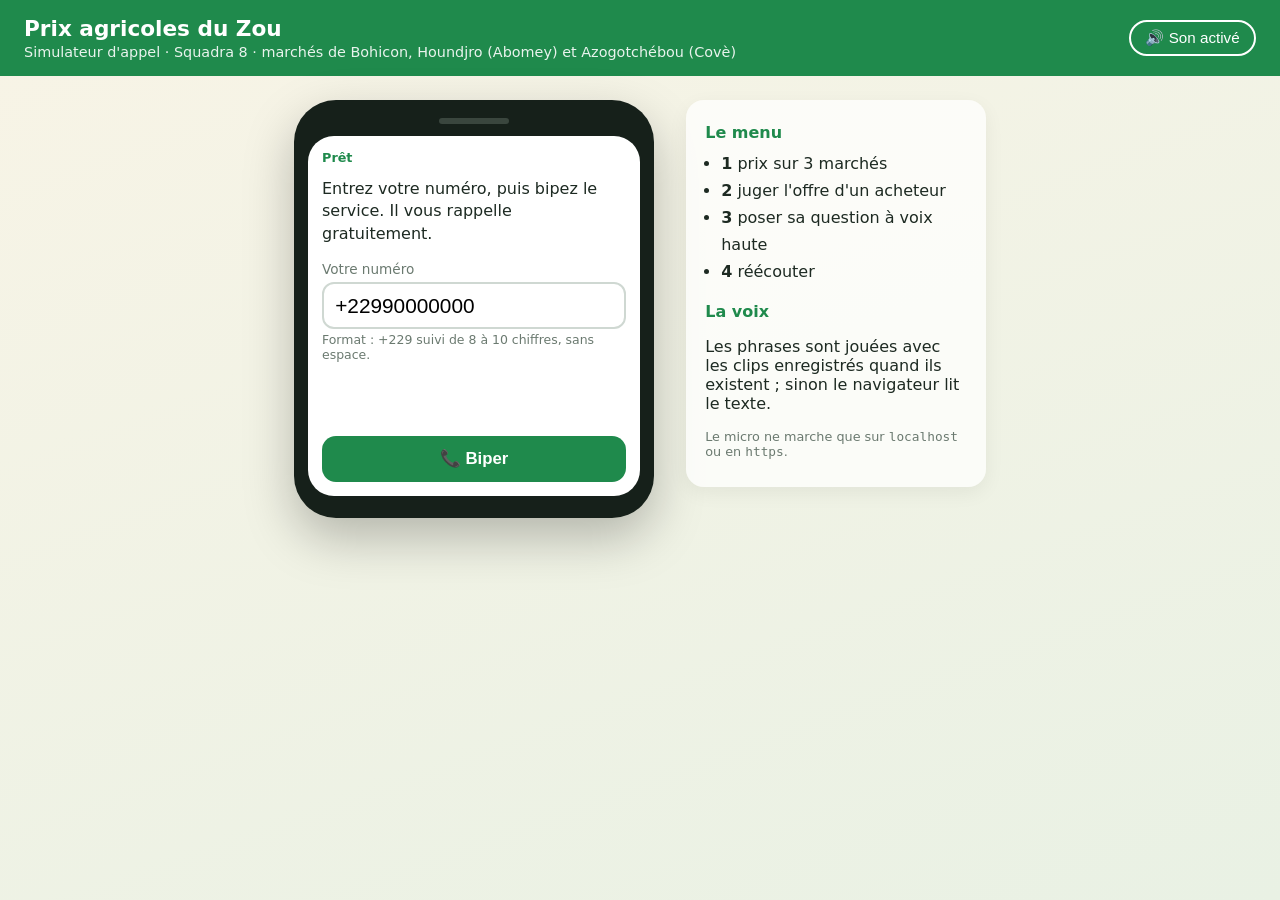
==== web/simulateur/index.html @ 134d29a6 "feat: interface web du simulateur (faux téléphone audible) sur /simulateur/ - page web/simulateur/ e" ====
<!DOCTYPE html>
<html lang="fr">
<head>
  <meta charset="utf-8">
  <meta name="viewport" content="width=device-width, initial-scale=1">
  <title>Simulateur d'appel – Squadra 8</title>
  <link rel="icon" href="data:,">
  <link rel="stylesheet" href="style.css">
</head>
<body>
  <header class="entete">
    <div>
      <h1>Prix agricoles du Zou</h1>
      <p>Simulateur d'appel · Squadra 8 · marchés de Bohicon, Houndjro (Abomey) et Azogotchébou (Covè)</p>
    </div>
    <button id="son" class="bouton-son" type="button" aria-pressed="true" title="Couper ou activer le son">🔊 Son activé</button>
  </header>

  <main class="scene">
    <section class="telephone" aria-label="Faux téléphone">
      <div class="haut-parleur"></div>
      <div class="ecran">
        <div class="barre">
          <span id="statut" class="statut">Prêt</span>
          <span id="minuteur" class="minuteur"></span>
        </div>

        <!-- 1. Avant l'appel : le paysan bipe le service -->
        <div id="vue-bip" class="vue">
          <p class="consigne">Entrez votre numéro, puis bipez le service. Il vous rappelle gratuitement.</p>
          <label for="numero" class="etiquette">Votre numéro</label>
          <input id="numero" type="tel" inputmode="tel" autocomplete="off" value="+22990000000"
                 pattern="^\+\d{8,15}$" aria-describedby="aide-numero">
          <small id="aide-numero" class="aide">Format : +229 suivi de 8 à 10 chiffres, sans espace.</small>
          <button id="biper" class="bouton principal" type="button">📞 Biper</button>
        </div>

        <!-- 2. Le service rappelle -->
        <div id="vue-sonnerie" class="vue cache">
          <div class="appelant">
            <div class="avatar sonne">🌽</div>
            <p class="nom">Service des prix agricoles</p>
            <p id="texte-sonnerie" class="sous-titre">Le service va vous rappeler…</p>
          </div>
          <div class="ligne-boutons">
            <button id="refuser" class="bouton rond rouge" type="button" title="Refuser">✕</button>
            <button id="decrocher" class="bouton rond vert" type="button" title="Décrocher" disabled>✆</button>
          </div>
        </div>

        <!-- 3. En communication -->
        <div id="vue-appel" class="vue cache">
          <ol id="fil" class="fil" aria-live="polite"></ol>
          <div id="attente" class="attente"></div>
          <div id="compris" class="compris cache"></div>
        </div>

        <div id="erreur" class="erreur cache" role="alert"></div>
      </div>

      <div id="commandes" class="commandes cache">
        <div class="clavier" id="clavier">
          <button type="button" data-touche="1">1</button>
          <button type="button" data-touche="2">2<small>ABC</small></button>
          <button type="button" data-touche="3">3<small>DEF</small></button>
          <button type="button" data-touche="4">4<small>GHI</small></button>
          <button type="button" data-touche="5">5<small>JKL</small></button>
          <button type="button" data-touche="6">6<small>MNO</small></button>
          <button type="button" data-touche="7">7<small>PQRS</small></button>
          <button type="button" data-touche="8">8<small>TUV</small></button>
          <button type="button" data-touche="9">9<small>WXYZ</small></button>
          <button type="button" data-touche="*">*</button>
          <button type="button" data-touche="0">0</button>
          <button type="button" data-touche="#">#</button>
        </div>
        <div class="ligne-boutons">
          <button id="micro" class="bouton micro" type="button" disabled>🎤 Parler</button>
          <button id="raccrocher" class="bouton rond rouge" type="button" title="Raccrocher">✆</button>
        </div>
      </div>
    </section>

    <aside class="aide-demo">
      <h2>Le menu</h2>
      <ul>
        <li><b>1</b> prix sur 3 marchés</li>
        <li><b>2</b> juger l'offre d'un acheteur</li>
        <li><b>3</b> poser sa question à voix haute</li>
        <li><b>4</b> réécouter</li>
      </ul>
      <h2>La voix</h2>
      <p id="info-voix">Les phrases sont jouées avec les clips enregistrés quand ils existent ; sinon le navigateur lit le texte.</p>
      <p class="petit">Le micro ne marche que sur <code>localhost</code> ou en <code>https</code>.</p>
    </aside>
  </main>

  <script src="app.js"></script>
</body>
</html>
---- web/simulateur/style.css ----
/* Styles du simulateur (faux téléphone). Aucun framework, aucun CDN. */
:root {
  --vert: #1f8a4c; --vert-clair: #e7f5ec; --rouge: #d64040; --or: #e0a526;
  --encre: #1d2a22; --gris: #6b7a70; --fond: #f4f1e8; --carte: #ffffff;
}
* { box-sizing: border-box; }
body {
  margin: 0; font-family: system-ui, -apple-system, "Segoe UI", Roboto, sans-serif;
  color: var(--encre); background: linear-gradient(160deg, #f8f4e6 0%, #e9f1e4 100%);
  min-height: 100vh;
}
.entete {
  display: flex; justify-content: space-between; align-items: center; gap: 1rem;
  padding: 1rem 1.5rem; background: var(--vert); color: #fff; flex-wrap: wrap;
}
.entete h1 { margin: 0; font-size: 1.35rem; }
.entete p { margin: .2rem 0 0; opacity: .9; font-size: .9rem; }
.bouton-son {
  border: 2px solid #fff; background: transparent; color: #fff; border-radius: 999px;
  padding: .45rem .9rem; font-size: .95rem; cursor: pointer;
}
.bouton-son[aria-pressed="false"] { background: #fff; color: var(--rouge); }

.scene {
  display: flex; gap: 2rem; justify-content: center; align-items: flex-start;
  padding: 1.5rem 1rem 3rem; flex-wrap: wrap;
}
.telephone {
  width: 360px; max-width: 100%; background: #16201a; border-radius: 42px;
  padding: 18px 14px 22px; box-shadow: 0 20px 50px rgba(0,0,0,.25);
}
.haut-parleur { width: 70px; height: 6px; border-radius: 3px; background: #3a463e; margin: 0 auto 12px; }
.ecran {
  background: var(--carte); border-radius: 26px; min-height: 360px; padding: 14px;
  display: flex; flex-direction: column; position: relative;
}
.barre { display: flex; justify-content: space-between; font-size: .8rem; color: var(--gris); margin-bottom: 8px; }
.statut { font-weight: 600; color: var(--vert); }
.vue { flex: 1; display: flex; flex-direction: column; }
.cache { display: none !important; }
.consigne { margin: .3rem 0 1rem; line-height: 1.4; }
.etiquette { font-size: .85rem; color: var(--gris); }
input[type=tel] {
  font-size: 1.3rem; padding: .6rem .7rem; border: 2px solid #cfd8d2; border-radius: 12px;
  margin: .3rem 0 .2rem; width: 100%;
}
input[type=tel]:focus { outline: none; border-color: var(--vert); }
.aide { color: var(--gris); font-size: .78rem; margin-bottom: 1rem; }
.bouton {
  border: 0; border-radius: 14px; padding: .8rem 1rem; font-size: 1.05rem; cursor: pointer;
  font-weight: 600;
}
.bouton:disabled { opacity: .45; cursor: not-allowed; }
.principal { background: var(--vert); color: #fff; margin-top: auto; }
.rond { width: 64px; height: 64px; border-radius: 50%; font-size: 1.6rem; padding: 0; color: #fff; }
.vert { background: var(--vert); }
.rouge { background: var(--rouge); }
#raccrocher { transform: rotate(135deg); }
.ligne-boutons { display: flex; justify-content: space-around; align-items: center; gap: 1rem; margin-top: 14px; }

.appelant { text-align: center; margin: 1.5rem 0; flex: 1; }
.avatar {
  width: 96px; height: 96px; border-radius: 50%; background: var(--vert-clair);
  margin: 0 auto 1rem; display: grid; place-items: center; font-size: 3rem;
}
.avatar.sonne { animation: sonne 1s infinite; }
@keyframes sonne {
  0%, 100% { box-shadow: 0 0 0 0 rgba(31,138,76,.45); transform: rotate(0); }
  10% { transform: rotate(-8deg); } 20% { transform: rotate(8deg); } 30% { transform: rotate(0); }
  70% { box-shadow: 0 0 0 22px rgba(31,138,76,0); }
}
.nom { font-weight: 700; font-size: 1.1rem; margin: 0; }
.sous-titre { color: var(--gris); margin: .3rem 0 0; }

.fil {
  list-style: none; margin: 0; padding: 0; flex: 1; overflow-y: auto; max-height: 380px;
  display: flex; flex-direction: column; gap: 8px;
}
.fil li { max-width: 88%; padding: .55rem .7rem; border-radius: 14px; line-height: 1.35; font-size: .93rem; }
.fil .service { background: var(--vert-clair); align-self: flex-start; border-bottom-left-radius: 4px; }
.fil .service.en-cours { outline: 2px solid var(--vert); }
.fil .paysan { background: #fff3d6; align-self: flex-end; border-bottom-right-radius: 4px; }
.fil .code {
  display: inline-block; font-family: ui-monospace, Menlo, monospace; font-size: .72rem;
  background: #fff; border: 1px solid #cfe3d6; border-radius: 6px; padding: 0 .3rem; margin-right: .35rem;
  color: var(--vert);
}
.fil .source { display: block; font-size: .7rem; color: var(--gris); margin-top: .2rem; }
.attente {
  margin-top: 10px; padding: .5rem .7rem; border-radius: 10px; background: #f1f4f2;
  font-size: .85rem; color: var(--encre);
}
.attente b { color: var(--vert); }
.compris { margin-top: 8px; font-size: .8rem; background: #fffaf0; border: 1px dashed var(--or); border-radius: 10px; padding: .45rem .6rem; }
.erreur {
  margin-top: 10px; background: #fdecec; color: #8d1f1f; border: 1px solid #f1b5b5;
  border-radius: 10px; padding: .55rem .7rem; font-size: .88rem;
}

.commandes { margin-top: 14px; }
.clavier { display: grid; grid-template-columns: repeat(3, 1fr); gap: 10px; }
.clavier button {
  height: 58px; border-radius: 18px; border: 0; background: #2b372f; color: #fff;
  font-size: 1.45rem; cursor: pointer; display: flex; flex-direction: column; align-items: center;
  justify-content: center; line-height: 1; transition: background .15s;
}
.clavier button small { font-size: .55rem; letter-spacing: .08em; opacity: .6; margin-top: 2px; }
.clavier button.valide { background: var(--vert); box-shadow: 0 0 0 2px #7fd3a2 inset; }
.clavier button:active { transform: scale(.96); }
.micro { background: var(--or); color: #2b1d00; flex: 1; }
.micro.enregistre { background: var(--rouge); color: #fff; animation: pulse 1s infinite; }
@keyframes pulse { 50% { opacity: .75; } }

.aide-demo {
  max-width: 300px; background: rgba(255,255,255,.75); border-radius: 18px; padding: 1rem 1.2rem;
  box-shadow: 0 6px 20px rgba(0,0,0,.06);
}
.aide-demo h2 { font-size: 1rem; margin: .4rem 0 .5rem; color: var(--vert); }
.aide-demo ul { padding-left: 1rem; margin: 0 0 1rem; line-height: 1.7; }
.petit { font-size: .8rem; color: var(--gris); }

@media (max-width: 720px) {
  .scene { padding: .8rem .5rem 2rem; gap: 1rem; }
  .telephone { border-radius: 28px; padding: 12px 10px 16px; }
  .aide-demo { max-width: 360px; width: 100%; }
}
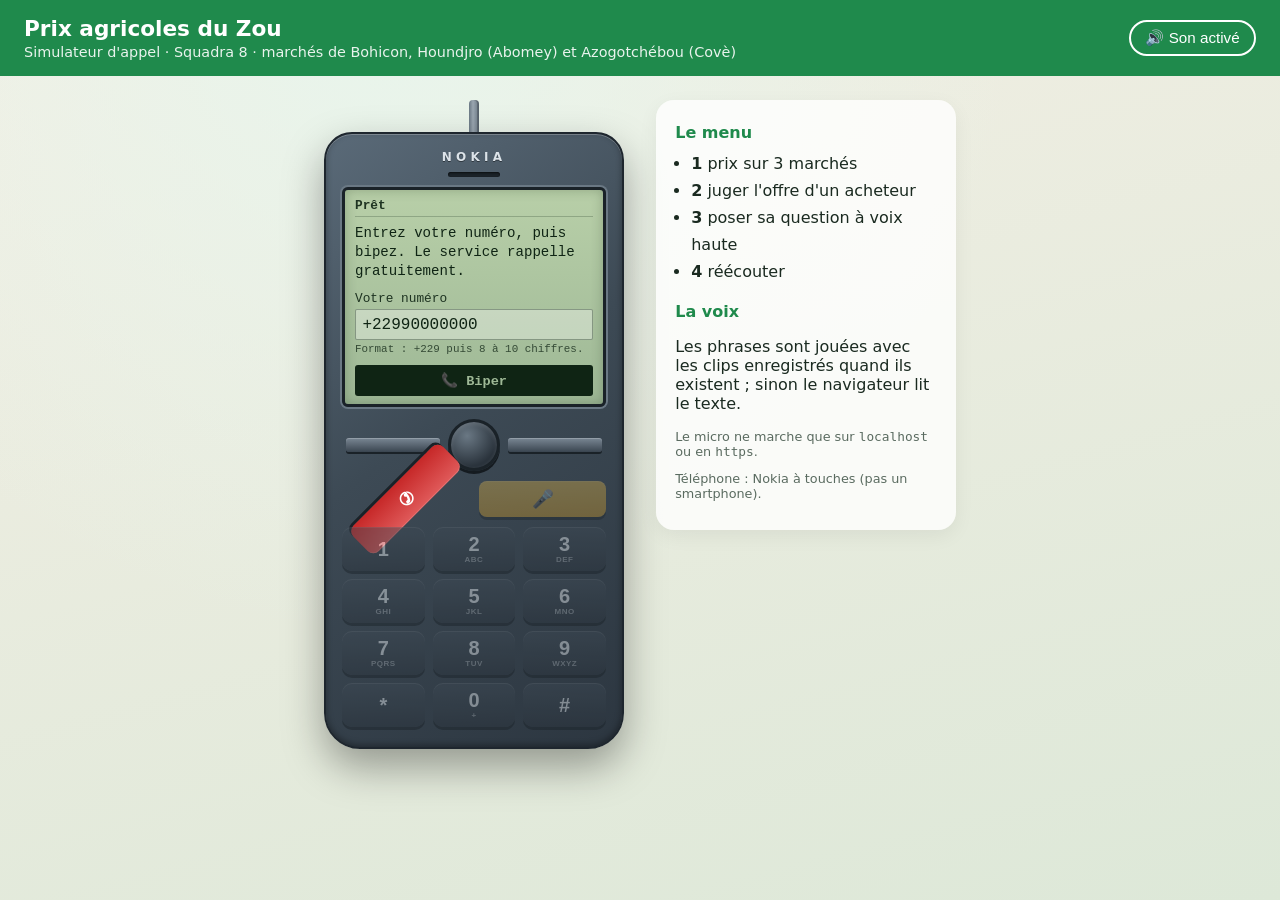
==== commit 12fb8b3b: "feat: simulateur en Nokia à touches, pas en smartphone Coque, écran LCD et clavier physique toujours" ====
--- a/web/simulateur/index.html
+++ b/web/simulateur/index.html
@@ -17,65 +17,76 @@
   </header>
 
   <main class="scene">
-    <section class="telephone" aria-label="Faux téléphone">
-      <div class="haut-parleur"></div>
-      <div class="ecran">
-        <div class="barre">
-          <span id="statut" class="statut">Prêt</span>
-          <span id="minuteur" class="minuteur"></span>
+    <section class="telephone nokia" aria-label="Faux téléphone Nokia à touches">
+      <div class="antenne" aria-hidden="true"></div>
+      <div class="coque">
+        <div class="marque">NOKIA</div>
+        <div class="haut-parleur" aria-hidden="true"></div>
+
+        <div class="ecran">
+          <div class="barre">
+            <span id="statut" class="statut">Prêt</span>
+            <span id="minuteur" class="minuteur"></span>
+          </div>
+
+          <!-- 1. Avant l'appel : le paysan bipe le service -->
+          <div id="vue-bip" class="vue">
+            <p class="consigne">Entrez votre numéro, puis bipez. Le service rappelle gratuitement.</p>
+            <label for="numero" class="etiquette">Votre numéro</label>
+            <input id="numero" type="tel" inputmode="tel" autocomplete="off" value="+22990000000"
+                   pattern="^\+\d{8,15}$" aria-describedby="aide-numero">
+            <small id="aide-numero" class="aide">Format : +229 puis 8 à 10 chiffres.</small>
+            <button id="biper" class="bouton principal" type="button">📞 Biper</button>
+          </div>
+
+          <!-- 2. Le service rappelle -->
+          <div id="vue-sonnerie" class="vue cache">
+            <div class="appelant">
+              <p class="nom">Service prix</p>
+              <p id="texte-sonnerie" class="sous-titre">Appel entrant…</p>
+              <p class="icone-appel" aria-hidden="true">☎</p>
+            </div>
+            <div class="ligne-boutons softkeys-ecran">
+              <button id="refuser" class="bouton soft rouge" type="button" title="Refuser">Refuser</button>
+              <button id="decrocher" class="bouton soft vert" type="button" title="Décrocher" disabled>Décrocher</button>
+            </div>
+          </div>
+
+          <!-- 3. En communication -->
+          <div id="vue-appel" class="vue cache">
+            <ol id="fil" class="fil" aria-live="polite"></ol>
+            <div id="attente" class="attente"></div>
+            <div id="compris" class="compris cache"></div>
+          </div>
+
+          <div id="erreur" class="erreur cache" role="alert"></div>
         </div>
 
-        <!-- 1. Avant l'appel : le paysan bipe le service -->
-        <div id="vue-bip" class="vue">
-          <p class="consigne">Entrez votre numéro, puis bipez le service. Il vous rappelle gratuitement.</p>
-          <label for="numero" class="etiquette">Votre numéro</label>
-          <input id="numero" type="tel" inputmode="tel" autocomplete="off" value="+22990000000"
-                 pattern="^\+\d{8,15}$" aria-describedby="aide-numero">
-          <small id="aide-numero" class="aide">Format : +229 suivi de 8 à 10 chiffres, sans espace.</small>
-          <button id="biper" class="bouton principal" type="button">📞 Biper</button>
+        <div class="nav-physique" aria-hidden="true">
+          <div class="soft-gauche"></div>
+          <div class="nav-rond"></div>
+          <div class="soft-droite"></div>
         </div>
 
-        <!-- 2. Le service rappelle -->
-        <div id="vue-sonnerie" class="vue cache">
-          <div class="appelant">
-            <div class="avatar sonne">🌽</div>
-            <p class="nom">Service des prix agricoles</p>
-            <p id="texte-sonnerie" class="sous-titre">Le service va vous rappeler…</p>
+        <div id="commandes" class="commandes">
+          <div class="touches-appel">
+            <button id="raccrocher" class="bouton-physique rouge" type="button" title="Raccrocher">✆</button>
+            <button id="micro" class="bouton-physique micro" type="button" disabled title="Parler">🎤</button>
           </div>
-          <div class="ligne-boutons">
-            <button id="refuser" class="bouton rond rouge" type="button" title="Refuser">✕</button>
-            <button id="decrocher" class="bouton rond vert" type="button" title="Décrocher" disabled>✆</button>
+          <div class="clavier" id="clavier">
+            <button type="button" data-touche="1">1</button>
+            <button type="button" data-touche="2">2<small>ABC</small></button>
+            <button type="button" data-touche="3">3<small>DEF</small></button>
+            <button type="button" data-touche="4">4<small>GHI</small></button>
+            <button type="button" data-touche="5">5<small>JKL</small></button>
+            <button type="button" data-touche="6">6<small>MNO</small></button>
+            <button type="button" data-touche="7">7<small>PQRS</small></button>
+            <button type="button" data-touche="8">8<small>TUV</small></button>
+            <button type="button" data-touche="9">9<small>WXYZ</small></button>
+            <button type="button" data-touche="*">*</button>
+            <button type="button" data-touche="0">0<small>+</small></button>
+            <button type="button" data-touche="#">#</button>
           </div>
-        </div>
-
-        <!-- 3. En communication -->
-        <div id="vue-appel" class="vue cache">
-          <ol id="fil" class="fil" aria-live="polite"></ol>
-          <div id="attente" class="attente"></div>
-          <div id="compris" class="compris cache"></div>
-        </div>
-
-        <div id="erreur" class="erreur cache" role="alert"></div>
-      </div>
-
-      <div id="commandes" class="commandes cache">
-        <div class="clavier" id="clavier">
-          <button type="button" data-touche="1">1</button>
-          <button type="button" data-touche="2">2<small>ABC</small></button>
-          <button type="button" data-touche="3">3<small>DEF</small></button>
-          <button type="button" data-touche="4">4<small>GHI</small></button>
-          <button type="button" data-touche="5">5<small>JKL</small></button>
-          <button type="button" data-touche="6">6<small>MNO</small></button>
-          <button type="button" data-touche="7">7<small>PQRS</small></button>
-          <button type="button" data-touche="8">8<small>TUV</small></button>
-          <button type="button" data-touche="9">9<small>WXYZ</small></button>
-          <button type="button" data-touche="*">*</button>
-          <button type="button" data-touche="0">0</button>
-          <button type="button" data-touche="#">#</button>
-        </div>
-        <div class="ligne-boutons">
-          <button id="micro" class="bouton micro" type="button" disabled>🎤 Parler</button>
-          <button id="raccrocher" class="bouton rond rouge" type="button" title="Raccrocher">✆</button>
         </div>
       </div>
     </section>
@@ -91,6 +102,7 @@
       <h2>La voix</h2>
       <p id="info-voix">Les phrases sont jouées avec les clips enregistrés quand ils existent ; sinon le navigateur lit le texte.</p>
       <p class="petit">Le micro ne marche que sur <code>localhost</code> ou en <code>https</code>.</p>
+      <p class="petit">Téléphone : Nokia à touches (pas un smartphone).</p>
     </aside>
   </main>
 
--- a/web/simulateur/style.css
+++ b/web/simulateur/style.css
@@ -1,12 +1,26 @@
-/* Styles du simulateur (faux téléphone). Aucun framework, aucun CDN. */
+/* Simulateur : faux Nokia à touches (pas un smartphone). Aucun framework, aucun CDN. */
 :root {
-  --vert: #1f8a4c; --vert-clair: #e7f5ec; --rouge: #d64040; --or: #e0a526;
-  --encre: #1d2a22; --gris: #6b7a70; --fond: #f4f1e8; --carte: #ffffff;
+  --vert: #1f8a4c;
+  --vert-clair: #d8f0e0;
+  --rouge: #c62828;
+  --or: #e0a526;
+  --encre: #1a2a20;
+  --gris: #5a6b60;
+  --lcd: #9eb896;
+  --lcd-texte: #0f2414;
+  --coque: #3d4a55;
+  --coque-clair: #5a6a78;
+  --touche: #2a333c;
+  --touche-bord: #1a2228;
 }
 * { box-sizing: border-box; }
 body {
-  margin: 0; font-family: system-ui, -apple-system, "Segoe UI", Roboto, sans-serif;
-  color: var(--encre); background: linear-gradient(160deg, #f8f4e6 0%, #e9f1e4 100%);
+  margin: 0;
+  font-family: system-ui, -apple-system, "Segoe UI", Roboto, sans-serif;
+  color: var(--encre);
+  background:
+    radial-gradient(ellipse at 30% 0%, #e8f5ec 0%, transparent 50%),
+    linear-gradient(165deg, #f3efe4 0%, #dde8d8 100%);
   min-height: 100vh;
 }
 .entete {
@@ -25,95 +39,207 @@
   display: flex; gap: 2rem; justify-content: center; align-items: flex-start;
   padding: 1.5rem 1rem 3rem; flex-wrap: wrap;
 }
-.telephone {
-  width: 360px; max-width: 100%; background: #16201a; border-radius: 42px;
-  padding: 18px 14px 22px; box-shadow: 0 20px 50px rgba(0,0,0,.25);
-}
-.haut-parleur { width: 70px; height: 6px; border-radius: 3px; background: #3a463e; margin: 0 auto 12px; }
+
+/* ----- Coque Nokia ----- */
+.telephone.nokia {
+  width: 300px; max-width: 100%;
+  display: flex; flex-direction: column; align-items: center;
+}
+.antenne {
+  width: 10px; height: 36px; margin-bottom: -4px;
+  background: linear-gradient(90deg, #6a7884, #9aa6b0 40%, #6a7884);
+  border-radius: 4px 4px 0 0;
+  box-shadow: inset -2px 0 0 rgba(0,0,0,.2);
+}
+.coque {
+  width: 100%;
+  background: linear-gradient(145deg, var(--coque-clair) 0%, var(--coque) 45%, #2c3640 100%);
+  border-radius: 28px 28px 36px 36px;
+  padding: 14px 16px 20px;
+  box-shadow:
+    0 18px 40px rgba(0,0,0,.35),
+    inset 0 1px 0 rgba(255,255,255,.25),
+    inset 0 -2px 6px rgba(0,0,0,.35);
+  border: 2px solid #1e262e;
+}
+.marque {
+  text-align: center; color: #dce3e9; font-size: .75rem; letter-spacing: .35em;
+  font-weight: 700; margin: 2px 0 8px; text-shadow: 0 1px 0 rgba(0,0,0,.4);
+}
+.haut-parleur {
+  width: 52px; height: 5px; border-radius: 3px; background: #1a2228;
+  margin: 0 auto 10px; box-shadow: inset 0 1px 2px rgba(0,0,0,.6);
+}
+
+/* ----- Écran LCD ----- */
 .ecran {
-  background: var(--carte); border-radius: 26px; min-height: 360px; padding: 14px;
-  display: flex; flex-direction: column; position: relative;
-}
-.barre { display: flex; justify-content: space-between; font-size: .8rem; color: var(--gris); margin-bottom: 8px; }
-.statut { font-weight: 600; color: var(--vert); }
-.vue { flex: 1; display: flex; flex-direction: column; }
+  background: linear-gradient(180deg, #b8cfa8 0%, var(--lcd) 100%);
+  border-radius: 6px;
+  min-height: 220px;
+  max-height: 280px;
+  padding: 8px 10px;
+  display: flex; flex-direction: column;
+  position: relative;
+  color: var(--lcd-texte);
+  border: 3px solid #1a2228;
+  box-shadow:
+    inset 0 0 12px rgba(20,40,20,.25),
+    0 0 0 2px #6a7884;
+  font-family: "Lucida Console", "Courier New", ui-monospace, monospace;
+  overflow: hidden;
+}
+.barre {
+  display: flex; justify-content: space-between; font-size: .8rem;
+  color: var(--lcd-texte); margin-bottom: 4px; opacity: .9;
+  border-bottom: 1px solid rgba(15,36,20,.25); padding-bottom: 3px;
+}
+.statut { font-weight: 700; }
+.vue { flex: 1; display: flex; flex-direction: column; min-height: 0; }
 .cache { display: none !important; }
-.consigne { margin: .3rem 0 1rem; line-height: 1.4; }
-.etiquette { font-size: .85rem; color: var(--gris); }
+.consigne { margin: .2rem 0 .6rem; line-height: 1.35; font-size: .88rem; }
+.etiquette { font-size: .8rem; opacity: .9; }
 input[type=tel] {
-  font-size: 1.3rem; padding: .6rem .7rem; border: 2px solid #cfd8d2; border-radius: 12px;
-  margin: .3rem 0 .2rem; width: 100%;
-}
-input[type=tel]:focus { outline: none; border-color: var(--vert); }
-.aide { color: var(--gris); font-size: .78rem; margin-bottom: 1rem; }
+  font-size: 1rem; padding: .35rem .4rem; border: 1px solid rgba(15,36,20,.35);
+  border-radius: 2px; margin: .2rem 0 .15rem; width: 100%;
+  background: rgba(255,255,255,.35); color: var(--lcd-texte);
+  font-family: inherit;
+}
+input[type=tel]:focus { outline: 1px solid var(--lcd-texte); }
+.aide { font-size: .68rem; opacity: .75; margin-bottom: .6rem; }
+
 .bouton {
-  border: 0; border-radius: 14px; padding: .8rem 1rem; font-size: 1.05rem; cursor: pointer;
-  font-weight: 600;
-}
-.bouton:disabled { opacity: .45; cursor: not-allowed; }
-.principal { background: var(--vert); color: #fff; margin-top: auto; }
-.rond { width: 64px; height: 64px; border-radius: 50%; font-size: 1.6rem; padding: 0; color: #fff; }
-.vert { background: var(--vert); }
-.rouge { background: var(--rouge); }
-#raccrocher { transform: rotate(135deg); }
-.ligne-boutons { display: flex; justify-content: space-around; align-items: center; gap: 1rem; margin-top: 14px; }
-
-.appelant { text-align: center; margin: 1.5rem 0; flex: 1; }
-.avatar {
-  width: 96px; height: 96px; border-radius: 50%; background: var(--vert-clair);
-  margin: 0 auto 1rem; display: grid; place-items: center; font-size: 3rem;
-}
-.avatar.sonne { animation: sonne 1s infinite; }
-@keyframes sonne {
-  0%, 100% { box-shadow: 0 0 0 0 rgba(31,138,76,.45); transform: rotate(0); }
-  10% { transform: rotate(-8deg); } 20% { transform: rotate(8deg); } 30% { transform: rotate(0); }
-  70% { box-shadow: 0 0 0 22px rgba(31,138,76,0); }
-}
-.nom { font-weight: 700; font-size: 1.1rem; margin: 0; }
-.sous-titre { color: var(--gris); margin: .3rem 0 0; }
+  border: 0; border-radius: 3px; padding: .45rem .6rem; font-size: .85rem; cursor: pointer;
+  font-weight: 700; font-family: inherit;
+}
+.bouton:disabled { opacity: .4; cursor: not-allowed; }
+.principal {
+  background: var(--lcd-texte); color: var(--lcd); margin-top: auto;
+  border-radius: 3px;
+}
+.soft {
+  flex: 1; font-size: .85rem; padding: .45rem .35rem;
+  border-radius: 3px; color: #fff;
+}
+.soft.vert { background: #1b6b3a; }
+.soft.rouge { background: #8b1e1e; }
+.ligne-boutons { display: flex; gap: 8px; margin-top: auto; }
+.softkeys-ecran { margin-top: .6rem; }
+
+.appelant { text-align: center; margin: .6rem 0; flex: 1; }
+.nom { font-weight: 700; font-size: .95rem; margin: 0; }
+.sous-titre { margin: .25rem 0 0; font-size: .78rem; opacity: .85; }
+.icone-appel {
+  font-size: 2rem; margin: .6rem 0 0;
+  animation: sonne-nokia 1s infinite;
+}
+@keyframes sonne-nokia {
+  0%, 100% { transform: rotate(0); }
+  15% { transform: rotate(-12deg); }
+  30% { transform: rotate(12deg); }
+  45% { transform: rotate(0); }
+}
 
 .fil {
-  list-style: none; margin: 0; padding: 0; flex: 1; overflow-y: auto; max-height: 380px;
-  display: flex; flex-direction: column; gap: 8px;
-}
-.fil li { max-width: 88%; padding: .55rem .7rem; border-radius: 14px; line-height: 1.35; font-size: .93rem; }
-.fil .service { background: var(--vert-clair); align-self: flex-start; border-bottom-left-radius: 4px; }
-.fil .service.en-cours { outline: 2px solid var(--vert); }
-.fil .paysan { background: #fff3d6; align-self: flex-end; border-bottom-right-radius: 4px; }
+  list-style: none; margin: 0; padding: 0; flex: 1; overflow-y: auto;
+  display: flex; flex-direction: column; gap: 5px; min-height: 0;
+}
+.fil li {
+  max-width: 100%; padding: .3rem .4rem; line-height: 1.3; font-size: .78rem;
+  border-bottom: 1px dotted rgba(15,36,20,.3);
+}
+.fil .service { background: rgba(15,36,20,.08); }
+.fil .service.en-cours { outline: 1px solid var(--lcd-texte); }
+.fil .paysan { background: rgba(255,255,255,.25); text-align: right; }
 .fil .code {
-  display: inline-block; font-family: ui-monospace, Menlo, monospace; font-size: .72rem;
-  background: #fff; border: 1px solid #cfe3d6; border-radius: 6px; padding: 0 .3rem; margin-right: .35rem;
-  color: var(--vert);
-}
-.fil .source { display: block; font-size: .7rem; color: var(--gris); margin-top: .2rem; }
+  display: inline-block; font-size: .65rem; border: 1px solid rgba(15,36,20,.35);
+  padding: 0 .2rem; margin-right: .25rem;
+}
+.fil .source { display: block; font-size: .62rem; opacity: .7; margin-top: .1rem; }
 .attente {
-  margin-top: 10px; padding: .5rem .7rem; border-radius: 10px; background: #f1f4f2;
-  font-size: .85rem; color: var(--encre);
-}
-.attente b { color: var(--vert); }
-.compris { margin-top: 8px; font-size: .8rem; background: #fffaf0; border: 1px dashed var(--or); border-radius: 10px; padding: .45rem .6rem; }
+  margin-top: 6px; padding: .35rem .45rem; font-size: .75rem;
+  border-top: 1px solid rgba(15,36,20,.3); background: rgba(15,36,20,.06);
+}
+.attente b { font-weight: 700; }
+.compris {
+  margin-top: 4px; font-size: .7rem; padding: .3rem .4rem;
+  border: 1px dashed rgba(15,36,20,.4);
+}
 .erreur {
-  margin-top: 10px; background: #fdecec; color: #8d1f1f; border: 1px solid #f1b5b5;
-  border-radius: 10px; padding: .55rem .7rem; font-size: .88rem;
-}
-
-.commandes { margin-top: 14px; }
-.clavier { display: grid; grid-template-columns: repeat(3, 1fr); gap: 10px; }
+  margin-top: 6px; background: rgba(140,30,30,.15); color: #5a1010;
+  border: 1px solid rgba(140,30,30,.35); padding: .35rem .45rem; font-size: .75rem;
+}
+
+/* ----- Softkeys / navigation physique ----- */
+.nav-physique {
+  display: grid; grid-template-columns: 1fr 52px 1fr; gap: 8px;
+  align-items: center; margin: 12px 0 10px; padding: 0 4px;
+}
+.soft-gauche, .soft-droite {
+  height: 14px; border-radius: 3px;
+  background: linear-gradient(180deg, #7a8794, #3a4550);
+  box-shadow: 0 2px 0 #1a2228, inset 0 1px 0 rgba(255,255,255,.2);
+}
+.nav-rond {
+  width: 52px; height: 52px; border-radius: 50%; margin: 0 auto;
+  background: radial-gradient(circle at 35% 30%, #6a7884, #2a333c 70%);
+  border: 3px solid #1a2228;
+  box-shadow: inset 0 2px 4px rgba(255,255,255,.15), 0 3px 0 #151b20;
+}
+
+/* ----- Clavier physique (toujours visible) ----- */
+.commandes { margin-top: 2px; }
+.touches-appel {
+  display: grid; grid-template-columns: 1fr 1fr; gap: 10px; margin-bottom: 10px;
+}
+.bouton-physique {
+  height: 36px; border-radius: 8px; border: 0; cursor: pointer;
+  font-size: 1.1rem; font-weight: 700;
+  box-shadow: 0 3px 0 var(--touche-bord), inset 0 1px 0 rgba(255,255,255,.15);
+}
+.bouton-physique:disabled { opacity: .35; cursor: not-allowed; }
+.bouton-physique.rouge {
+  background: linear-gradient(180deg, #e05a5a, var(--rouge));
+  color: #fff; transform: rotate(135deg);
+}
+.bouton-physique.micro {
+  background: linear-gradient(180deg, #f0c04a, var(--or));
+  color: #2b1d00;
+}
+.bouton-physique.micro.enregistre {
+  background: linear-gradient(180deg, #e05a5a, var(--rouge));
+  color: #fff; animation: pulse 1s infinite;
+}
+@keyframes pulse { 50% { opacity: .75; } }
+
+.clavier { display: grid; grid-template-columns: repeat(3, 1fr); gap: 8px; }
 .clavier button {
-  height: 58px; border-radius: 18px; border: 0; background: #2b372f; color: #fff;
-  font-size: 1.45rem; cursor: pointer; display: flex; flex-direction: column; align-items: center;
-  justify-content: center; line-height: 1; transition: background .15s;
-}
-.clavier button small { font-size: .55rem; letter-spacing: .08em; opacity: .6; margin-top: 2px; }
-.clavier button.valide { background: var(--vert); box-shadow: 0 0 0 2px #7fd3a2 inset; }
-.clavier button:active { transform: scale(.96); }
-.micro { background: var(--or); color: #2b1d00; flex: 1; }
-.micro.enregistre { background: var(--rouge); color: #fff; animation: pulse 1s infinite; }
-@keyframes pulse { 50% { opacity: .75; } }
+  height: 44px; border-radius: 10px; border: 0;
+  background: linear-gradient(180deg, #3e4a55, var(--touche));
+  color: #e8eef2; font-size: 1.25rem; font-weight: 700; cursor: pointer;
+  display: flex; flex-direction: column; align-items: center; justify-content: center;
+  line-height: 1;
+  box-shadow: 0 3px 0 var(--touche-bord), inset 0 1px 0 rgba(255,255,255,.12);
+  transition: transform .05s, box-shadow .05s;
+}
+.clavier button small {
+  font-size: .5rem; letter-spacing: .06em; opacity: .55; margin-top: 2px; font-weight: 600;
+}
+.clavier button.valide {
+  background: linear-gradient(180deg, #2d9a58, #1f6e3c);
+  box-shadow: 0 3px 0 #0f3d22, inset 0 0 0 1px #7fd3a2;
+}
+.clavier button:active {
+  transform: translateY(2px);
+  box-shadow: 0 1px 0 var(--touche-bord), inset 0 1px 0 rgba(255,255,255,.08);
+}
+.telephone[data-vue="vue-bip"] .clavier button,
+.telephone[data-vue="vue-sonnerie"] .clavier button {
+  opacity: .45;
+}
 
 .aide-demo {
-  max-width: 300px; background: rgba(255,255,255,.75); border-radius: 18px; padding: 1rem 1.2rem;
-  box-shadow: 0 6px 20px rgba(0,0,0,.06);
+  max-width: 300px; background: rgba(255,255,255,.8); border-radius: 18px;
+  padding: 1rem 1.2rem; box-shadow: 0 6px 20px rgba(0,0,0,.06);
 }
 .aide-demo h2 { font-size: 1rem; margin: .4rem 0 .5rem; color: var(--vert); }
 .aide-demo ul { padding-left: 1rem; margin: 0 0 1rem; line-height: 1.7; }
@@ -121,6 +247,6 @@
 
 @media (max-width: 720px) {
   .scene { padding: .8rem .5rem 2rem; gap: 1rem; }
-  .telephone { border-radius: 28px; padding: 12px 10px 16px; }
+  .telephone.nokia { width: 280px; }
   .aide-demo { max-width: 360px; width: 100%; }
 }
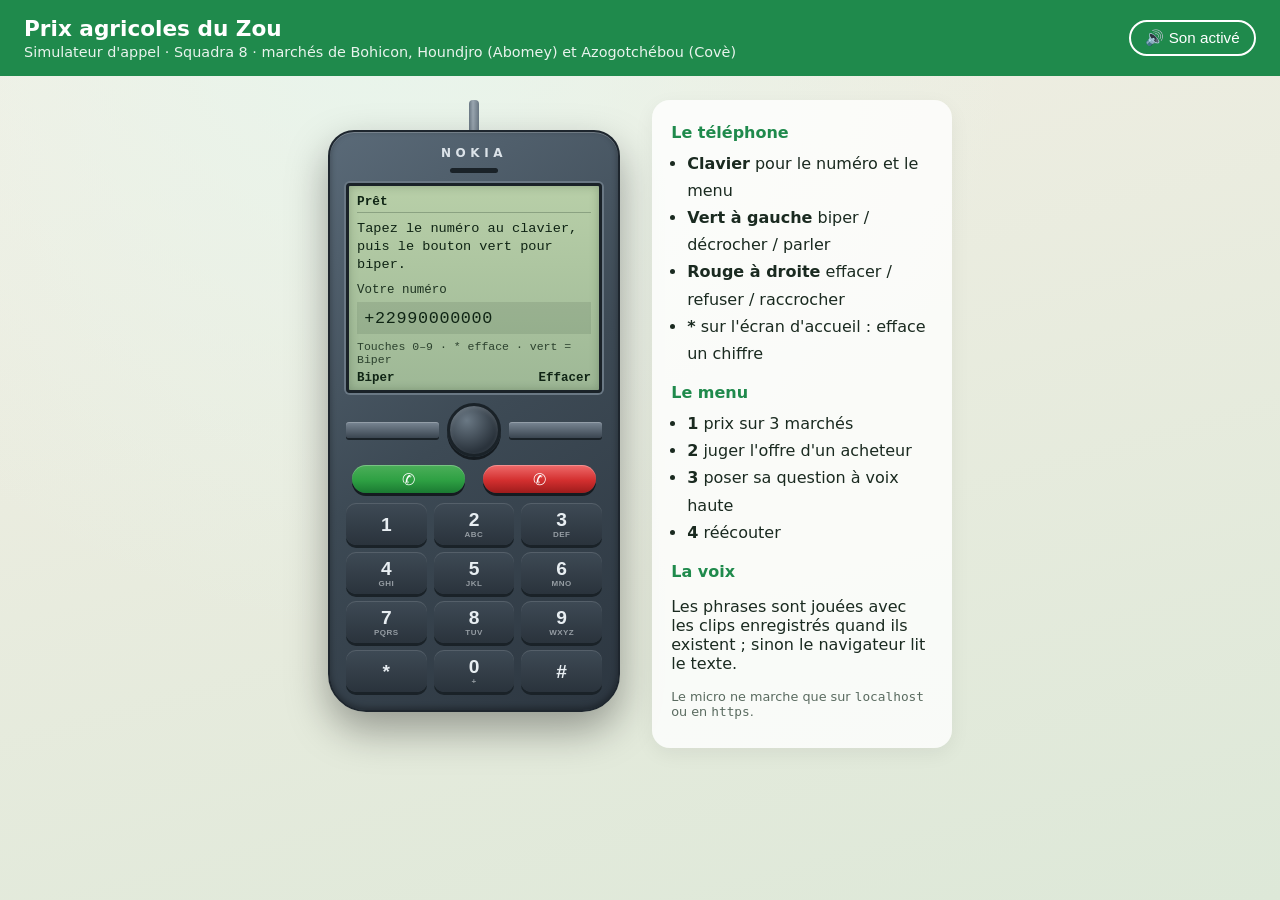
==== commit 6a1b70ce: "fix: tout se fait aux touches Nokia (vert gauche, rouge droite) Plus d'actions sur l'écran : numéro " ====
--- a/web/simulateur/index.html
+++ b/web/simulateur/index.html
@@ -29,30 +29,22 @@
             <span id="minuteur" class="minuteur"></span>
           </div>
 
-          <!-- 1. Avant l'appel : le paysan bipe le service -->
           <div id="vue-bip" class="vue">
-            <p class="consigne">Entrez votre numéro, puis bipez. Le service rappelle gratuitement.</p>
-            <label for="numero" class="etiquette">Votre numéro</label>
-            <input id="numero" type="tel" inputmode="tel" autocomplete="off" value="+22990000000"
-                   pattern="^\+\d{8,15}$" aria-describedby="aide-numero">
-            <small id="aide-numero" class="aide">Format : +229 puis 8 à 10 chiffres.</small>
-            <button id="biper" class="bouton principal" type="button">📞 Biper</button>
+            <p class="consigne">Tapez le numéro au clavier, puis le bouton vert pour biper.</p>
+            <p class="etiquette">Votre numéro</p>
+            <p id="affichage-numero" class="affichage-numero">+22990000000</p>
+            <input id="numero" type="hidden" value="+22990000000">
+            <p id="aide-numero" class="aide">Touches 0–9 · * efface · vert = Biper</p>
           </div>
 
-          <!-- 2. Le service rappelle -->
           <div id="vue-sonnerie" class="vue cache">
             <div class="appelant">
               <p class="nom">Service prix</p>
               <p id="texte-sonnerie" class="sous-titre">Appel entrant…</p>
               <p class="icone-appel" aria-hidden="true">☎</p>
             </div>
-            <div class="ligne-boutons softkeys-ecran">
-              <button id="refuser" class="bouton soft rouge" type="button" title="Refuser">Refuser</button>
-              <button id="decrocher" class="bouton soft vert" type="button" title="Décrocher" disabled>Décrocher</button>
-            </div>
           </div>
 
-          <!-- 3. En communication -->
           <div id="vue-appel" class="vue cache">
             <ol id="fil" class="fil" aria-live="polite"></ol>
             <div id="attente" class="attente"></div>
@@ -60,19 +52,28 @@
           </div>
 
           <div id="erreur" class="erreur cache" role="alert"></div>
+
+          <div class="soft-labels">
+            <span id="label-gauche">Biper</span>
+            <span id="label-droite">Effacer</span>
+          </div>
         </div>
 
-        <div class="nav-physique" aria-hidden="true">
-          <div class="soft-gauche"></div>
-          <div class="nav-rond"></div>
-          <div class="soft-droite"></div>
+        <div class="nav-physique">
+          <button id="soft-gauche" class="softkey" type="button" title="Touche gauche"></button>
+          <button id="nav-rond" class="nav-rond" type="button" title="OK"></button>
+          <button id="soft-droite" class="softkey" type="button" title="Touche droite"></button>
         </div>
 
+        <div class="touches-appel">
+          <button id="decrocher" class="bouton-appel vert" type="button" title="Appeler / décrocher" disabled>✆</button>
+          <button id="raccrocher" class="bouton-appel rouge" type="button" title="Raccrocher">✆</button>
+        </div>
+        <button id="biper" class="cache" type="button">Biper</button>
+        <button id="refuser" class="cache" type="button">Refuser</button>
+        <button id="micro" class="cache" type="button">Parler</button>
+
         <div id="commandes" class="commandes">
-          <div class="touches-appel">
-            <button id="raccrocher" class="bouton-physique rouge" type="button" title="Raccrocher">✆</button>
-            <button id="micro" class="bouton-physique micro" type="button" disabled title="Parler">🎤</button>
-          </div>
           <div class="clavier" id="clavier">
             <button type="button" data-touche="1">1</button>
             <button type="button" data-touche="2">2<small>ABC</small></button>
@@ -92,6 +93,13 @@
     </section>
 
     <aside class="aide-demo">
+      <h2>Le téléphone</h2>
+      <ul>
+        <li><b>Clavier</b> pour le numéro et le menu</li>
+        <li><b>Vert à gauche</b> biper / décrocher / parler</li>
+        <li><b>Rouge à droite</b> effacer / refuser / raccrocher</li>
+        <li><b>*</b> sur l'écran d'accueil : efface un chiffre</li>
+      </ul>
       <h2>Le menu</h2>
       <ul>
         <li><b>1</b> prix sur 3 marchés</li>
@@ -102,7 +110,6 @@
       <h2>La voix</h2>
       <p id="info-voix">Les phrases sont jouées avec les clips enregistrés quand ils existent ; sinon le navigateur lit le texte.</p>
       <p class="petit">Le micro ne marche que sur <code>localhost</code> ou en <code>https</code>.</p>
-      <p class="petit">Téléphone : Nokia à touches (pas un smartphone).</p>
     </aside>
   </main>
 
--- a/web/simulateur/style.css
+++ b/web/simulateur/style.css
@@ -1,9 +1,8 @@
-/* Simulateur : faux Nokia à touches (pas un smartphone). Aucun framework, aucun CDN. */
+/* Faux Nokia 3310 : tout se fait aux touches, pas sur l'écran. */
 :root {
   --vert: #1f8a4c;
-  --vert-clair: #d8f0e0;
-  --rouge: #c62828;
-  --or: #e0a526;
+  --vert-touche: #2ea043;
+  --rouge-touche: #d32f2f;
   --encre: #1a2a20;
   --gris: #5a6b60;
   --lcd: #9eb896;
@@ -33,208 +32,173 @@
   border: 2px solid #fff; background: transparent; color: #fff; border-radius: 999px;
   padding: .45rem .9rem; font-size: .95rem; cursor: pointer;
 }
-.bouton-son[aria-pressed="false"] { background: #fff; color: var(--rouge); }
+.bouton-son[aria-pressed="false"] { background: #fff; color: var(--rouge-touche); }
 
 .scene {
   display: flex; gap: 2rem; justify-content: center; align-items: flex-start;
   padding: 1.5rem 1rem 3rem; flex-wrap: wrap;
 }
 
-/* ----- Coque Nokia ----- */
 .telephone.nokia {
-  width: 300px; max-width: 100%;
+  width: 292px; max-width: 100%;
   display: flex; flex-direction: column; align-items: center;
 }
 .antenne {
-  width: 10px; height: 36px; margin-bottom: -4px;
+  width: 10px; height: 34px; margin-bottom: -4px;
   background: linear-gradient(90deg, #6a7884, #9aa6b0 40%, #6a7884);
   border-radius: 4px 4px 0 0;
-  box-shadow: inset -2px 0 0 rgba(0,0,0,.2);
 }
 .coque {
   width: 100%;
-  background: linear-gradient(145deg, var(--coque-clair) 0%, var(--coque) 45%, #2c3640 100%);
-  border-radius: 28px 28px 36px 36px;
-  padding: 14px 16px 20px;
+  background: linear-gradient(145deg, var(--coque-clair) 0%, var(--coque) 50%, #2c3640 100%);
+  border-radius: 26px 26px 38px 38px;
+  padding: 12px 16px 18px;
   box-shadow:
     0 18px 40px rgba(0,0,0,.35),
-    inset 0 1px 0 rgba(255,255,255,.25),
+    inset 0 1px 0 rgba(255,255,255,.22),
     inset 0 -2px 6px rgba(0,0,0,.35);
   border: 2px solid #1e262e;
 }
 .marque {
-  text-align: center; color: #dce3e9; font-size: .75rem; letter-spacing: .35em;
-  font-weight: 700; margin: 2px 0 8px; text-shadow: 0 1px 0 rgba(0,0,0,.4);
+  text-align: center; color: #dce3e9; font-size: .75rem; letter-spacing: .38em;
+  font-weight: 700; margin: 2px 0 8px;
 }
 .haut-parleur {
-  width: 52px; height: 5px; border-radius: 3px; background: #1a2228;
-  margin: 0 auto 10px; box-shadow: inset 0 1px 2px rgba(0,0,0,.6);
-}
-
-/* ----- Écran LCD ----- */
+  width: 48px; height: 5px; border-radius: 3px; background: #1a2228;
+  margin: 0 auto 10px;
+}
+
 .ecran {
   background: linear-gradient(180deg, #b8cfa8 0%, var(--lcd) 100%);
-  border-radius: 6px;
-  min-height: 220px;
-  max-height: 280px;
-  padding: 8px 10px;
+  border-radius: 4px;
+  min-height: 210px;
+  max-height: 250px;
+  padding: 8px 8px 4px;
   display: flex; flex-direction: column;
-  position: relative;
   color: var(--lcd-texte);
   border: 3px solid #1a2228;
-  box-shadow:
-    inset 0 0 12px rgba(20,40,20,.25),
-    0 0 0 2px #6a7884;
+  box-shadow: inset 0 0 10px rgba(20,40,20,.25), 0 0 0 2px #6a7884;
   font-family: "Lucida Console", "Courier New", ui-monospace, monospace;
   overflow: hidden;
 }
 .barre {
   display: flex; justify-content: space-between; font-size: .8rem;
-  color: var(--lcd-texte); margin-bottom: 4px; opacity: .9;
-  border-bottom: 1px solid rgba(15,36,20,.25); padding-bottom: 3px;
+  margin-bottom: 4px; padding-bottom: 3px;
+  border-bottom: 1px solid rgba(15,36,20,.25);
 }
 .statut { font-weight: 700; }
 .vue { flex: 1; display: flex; flex-direction: column; min-height: 0; }
 .cache { display: none !important; }
-.consigne { margin: .2rem 0 .6rem; line-height: 1.35; font-size: .88rem; }
-.etiquette { font-size: .8rem; opacity: .9; }
-input[type=tel] {
-  font-size: 1rem; padding: .35rem .4rem; border: 1px solid rgba(15,36,20,.35);
-  border-radius: 2px; margin: .2rem 0 .15rem; width: 100%;
-  background: rgba(255,255,255,.35); color: var(--lcd-texte);
-  font-family: inherit;
-}
-input[type=tel]:focus { outline: 1px solid var(--lcd-texte); }
-.aide { font-size: .68rem; opacity: .75; margin-bottom: .6rem; }
-
-.bouton {
-  border: 0; border-radius: 3px; padding: .45rem .6rem; font-size: .85rem; cursor: pointer;
-  font-weight: 700; font-family: inherit;
-}
-.bouton:disabled { opacity: .4; cursor: not-allowed; }
-.principal {
-  background: var(--lcd-texte); color: var(--lcd); margin-top: auto;
-  border-radius: 3px;
-}
-.soft {
-  flex: 1; font-size: .85rem; padding: .45rem .35rem;
-  border-radius: 3px; color: #fff;
-}
-.soft.vert { background: #1b6b3a; }
-.soft.rouge { background: #8b1e1e; }
-.ligne-boutons { display: flex; gap: 8px; margin-top: auto; }
-.softkeys-ecran { margin-top: .6rem; }
-
-.appelant { text-align: center; margin: .6rem 0; flex: 1; }
+.consigne { margin: .15rem 0 .5rem; line-height: 1.35; font-size: .85rem; }
+.etiquette { font-size: .78rem; margin: 0; opacity: .9; }
+.affichage-numero {
+  margin: .35rem 0 .2rem; padding: .4rem .45rem;
+  background: rgba(15,36,20,.1); font-size: 1.05rem; letter-spacing: .04em;
+  min-height: 1.6em; word-break: break-all;
+}
+.aide { font-size: .72rem; margin: .2rem 0 0; opacity: .8; }
+
+.appelant { text-align: center; margin: .5rem 0; flex: 1; }
 .nom { font-weight: 700; font-size: .95rem; margin: 0; }
-.sous-titre { margin: .25rem 0 0; font-size: .78rem; opacity: .85; }
-.icone-appel {
-  font-size: 2rem; margin: .6rem 0 0;
-  animation: sonne-nokia 1s infinite;
-}
+.sous-titre { margin: .25rem 0 0; font-size: .8rem; }
+.icone-appel { font-size: 1.8rem; margin: .5rem 0 0; animation: sonne-nokia 1s infinite; }
+.icone-appel.attente { animation: none; opacity: .5; }
 @keyframes sonne-nokia {
   0%, 100% { transform: rotate(0); }
-  15% { transform: rotate(-12deg); }
-  30% { transform: rotate(12deg); }
-  45% { transform: rotate(0); }
+  20% { transform: rotate(-10deg); }
+  40% { transform: rotate(10deg); }
 }
 
 .fil {
   list-style: none; margin: 0; padding: 0; flex: 1; overflow-y: auto;
-  display: flex; flex-direction: column; gap: 5px; min-height: 0;
+  display: flex; flex-direction: column; gap: 4px; min-height: 0;
 }
 .fil li {
-  max-width: 100%; padding: .3rem .4rem; line-height: 1.3; font-size: .78rem;
+  padding: .28rem .35rem; line-height: 1.3; font-size: .76rem;
   border-bottom: 1px dotted rgba(15,36,20,.3);
 }
 .fil .service { background: rgba(15,36,20,.08); }
 .fil .service.en-cours { outline: 1px solid var(--lcd-texte); }
-.fil .paysan { background: rgba(255,255,255,.25); text-align: right; }
+.fil .paysan { background: rgba(255,255,255,.28); text-align: right; }
 .fil .code {
   display: inline-block; font-size: .65rem; border: 1px solid rgba(15,36,20,.35);
   padding: 0 .2rem; margin-right: .25rem;
 }
 .fil .source { display: block; font-size: .62rem; opacity: .7; margin-top: .1rem; }
 .attente {
-  margin-top: 6px; padding: .35rem .45rem; font-size: .75rem;
-  border-top: 1px solid rgba(15,36,20,.3); background: rgba(15,36,20,.06);
-}
-.attente b { font-weight: 700; }
-.compris {
-  margin-top: 4px; font-size: .7rem; padding: .3rem .4rem;
-  border: 1px dashed rgba(15,36,20,.4);
-}
+  margin-top: 4px; padding: .3rem .4rem; font-size: .74rem;
+  border-top: 1px solid rgba(15,36,20,.3);
+}
+.compris { margin-top: 3px; font-size: .7rem; padding: .25rem .35rem; border: 1px dashed rgba(15,36,20,.4); }
 .erreur {
-  margin-top: 6px; background: rgba(140,30,30,.15); color: #5a1010;
-  border: 1px solid rgba(140,30,30,.35); padding: .35rem .45rem; font-size: .75rem;
-}
-
-/* ----- Softkeys / navigation physique ----- */
+  margin-top: 4px; background: rgba(140,30,30,.15); color: #5a1010;
+  padding: .3rem .4rem; font-size: .74rem;
+}
+
+.soft-labels {
+  display: flex; justify-content: space-between; margin-top: 4px;
+  font-size: .78rem; font-weight: 700; min-height: 1.2em;
+}
+.soft-labels span { max-width: 46%; }
+
 .nav-physique {
-  display: grid; grid-template-columns: 1fr 52px 1fr; gap: 8px;
-  align-items: center; margin: 12px 0 10px; padding: 0 4px;
-}
-.soft-gauche, .soft-droite {
-  height: 14px; border-radius: 3px;
+  display: grid; grid-template-columns: 1fr 54px 1fr; gap: 8px;
+  align-items: center; margin: 10px 0 8px;
+}
+.softkey {
+  height: 16px; border: 0; border-radius: 3px; cursor: pointer;
   background: linear-gradient(180deg, #7a8794, #3a4550);
   box-shadow: 0 2px 0 #1a2228, inset 0 1px 0 rgba(255,255,255,.2);
 }
 .nav-rond {
-  width: 52px; height: 52px; border-radius: 50%; margin: 0 auto;
+  width: 54px; height: 54px; border-radius: 50%; margin: 0 auto; cursor: pointer;
   background: radial-gradient(circle at 35% 30%, #6a7884, #2a333c 70%);
   border: 3px solid #1a2228;
   box-shadow: inset 0 2px 4px rgba(255,255,255,.15), 0 3px 0 #151b20;
 }
 
-/* ----- Clavier physique (toujours visible) ----- */
+.touches-appel {
+  display: grid; grid-template-columns: 1fr 1fr; gap: 18px;
+  margin: 0 6px 10px;
+}
+.bouton-appel {
+  height: 28px; border: 0; cursor: pointer; color: #fff; font-size: 1rem;
+  border-radius: 14px;
+  box-shadow: 0 3px 0 #151b20, inset 0 1px 0 rgba(255,255,255,.25);
+}
+.bouton-appel:disabled { opacity: .4; cursor: not-allowed; }
+.bouton-appel.vert {
+  background: linear-gradient(180deg, #4caf5a, var(--vert-touche) 55%, #1b7a32);
+}
+.bouton-appel.rouge {
+  background: linear-gradient(180deg, #ef6b6b, var(--rouge-touche) 55%, #9e1c1c);
+  transform: none;
+}
+.bouton-appel.enregistre {
+  box-shadow: 0 0 0 3px #f6d35a, 0 3px 0 #151b20;
+  animation: pulse 1s infinite;
+}
+@keyframes pulse { 50% { opacity: .8; } }
+
 .commandes { margin-top: 2px; }
-.touches-appel {
-  display: grid; grid-template-columns: 1fr 1fr; gap: 10px; margin-bottom: 10px;
-}
-.bouton-physique {
-  height: 36px; border-radius: 8px; border: 0; cursor: pointer;
-  font-size: 1.1rem; font-weight: 700;
-  box-shadow: 0 3px 0 var(--touche-bord), inset 0 1px 0 rgba(255,255,255,.15);
-}
-.bouton-physique:disabled { opacity: .35; cursor: not-allowed; }
-.bouton-physique.rouge {
-  background: linear-gradient(180deg, #e05a5a, var(--rouge));
-  color: #fff; transform: rotate(135deg);
-}
-.bouton-physique.micro {
-  background: linear-gradient(180deg, #f0c04a, var(--or));
-  color: #2b1d00;
-}
-.bouton-physique.micro.enregistre {
-  background: linear-gradient(180deg, #e05a5a, var(--rouge));
-  color: #fff; animation: pulse 1s infinite;
-}
-@keyframes pulse { 50% { opacity: .75; } }
-
-.clavier { display: grid; grid-template-columns: repeat(3, 1fr); gap: 8px; }
+.clavier { display: grid; grid-template-columns: repeat(3, 1fr); gap: 7px; }
 .clavier button {
-  height: 44px; border-radius: 10px; border: 0;
+  height: 42px; border-radius: 10px; border: 0;
   background: linear-gradient(180deg, #3e4a55, var(--touche));
-  color: #e8eef2; font-size: 1.25rem; font-weight: 700; cursor: pointer;
+  color: #e8eef2; font-size: 1.2rem; font-weight: 700; cursor: pointer;
   display: flex; flex-direction: column; align-items: center; justify-content: center;
   line-height: 1;
   box-shadow: 0 3px 0 var(--touche-bord), inset 0 1px 0 rgba(255,255,255,.12);
-  transition: transform .05s, box-shadow .05s;
 }
 .clavier button small {
   font-size: .5rem; letter-spacing: .06em; opacity: .55; margin-top: 2px; font-weight: 600;
 }
 .clavier button.valide {
   background: linear-gradient(180deg, #2d9a58, #1f6e3c);
-  box-shadow: 0 3px 0 #0f3d22, inset 0 0 0 1px #7fd3a2;
 }
 .clavier button:active {
   transform: translateY(2px);
-  box-shadow: 0 1px 0 var(--touche-bord), inset 0 1px 0 rgba(255,255,255,.08);
-}
-.telephone[data-vue="vue-bip"] .clavier button,
-.telephone[data-vue="vue-sonnerie"] .clavier button {
-  opacity: .45;
+  box-shadow: 0 1px 0 var(--touche-bord);
 }
 
 .aide-demo {
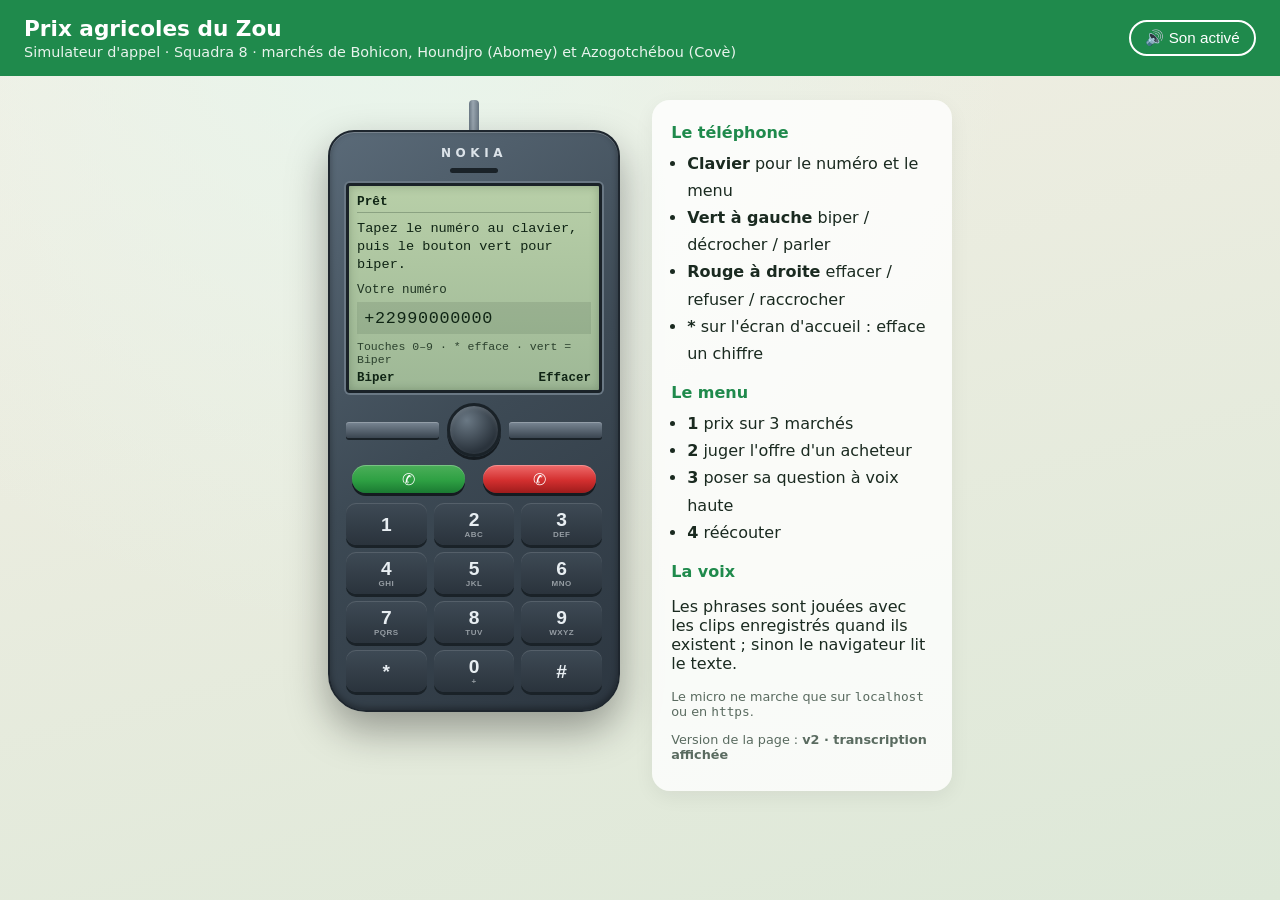
==== commit 223c8bdb: "fix: simulateur, page jamais en cache et trace de la question dans le terminal - /simulateur/ servi " ====
--- a/web/simulateur/index.html
+++ b/web/simulateur/index.html
@@ -5,7 +5,7 @@
   <meta name="viewport" content="width=device-width, initial-scale=1">
   <title>Simulateur d'appel – Squadra 8</title>
   <link rel="icon" href="data:,">
-  <link rel="stylesheet" href="style.css">
+  <link rel="stylesheet" href="style.css?v=2">
 </head>
 <body>
   <header class="entete">
@@ -46,6 +46,8 @@
           </div>
 
           <div id="vue-appel" class="vue cache">
+            <p id="processus" class="processus" aria-live="polite"></p>
+            <div id="retranscription" class="retranscription cache" aria-live="polite"></div>
             <ol id="fil" class="fil" aria-live="polite"></ol>
             <div id="attente" class="attente"></div>
             <div id="compris" class="compris cache"></div>
@@ -110,9 +112,10 @@
       <h2>La voix</h2>
       <p id="info-voix">Les phrases sont jouées avec les clips enregistrés quand ils existent ; sinon le navigateur lit le texte.</p>
       <p class="petit">Le micro ne marche que sur <code>localhost</code> ou en <code>https</code>.</p>
+      <p class="petit">Version de la page : <b id="version-page">v2 · transcription affichée</b></p>
     </aside>
   </main>
 
-  <script src="app.js"></script>
+  <script src="app.js?v=2"></script>
 </body>
 </html>
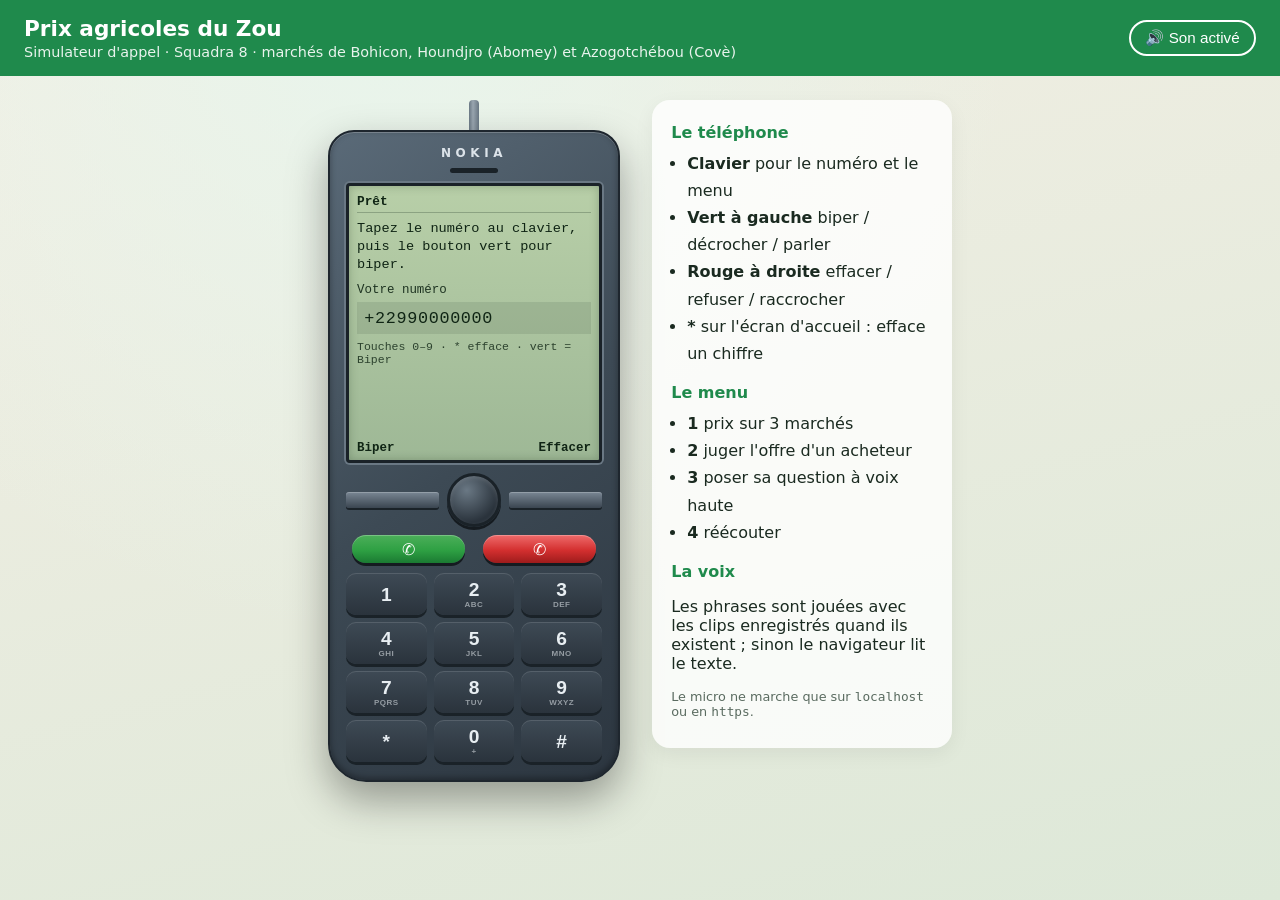
==== commit 3b121d99: "feat: afficher le processus et la retranscription française à l'écran Pendant la touche 3, l'écran L" ====
--- a/web/simulateur/index.html
+++ b/web/simulateur/index.html
@@ -5,7 +5,7 @@
   <meta name="viewport" content="width=device-width, initial-scale=1">
   <title>Simulateur d'appel – Squadra 8</title>
   <link rel="icon" href="data:,">
-  <link rel="stylesheet" href="style.css?v=2">
+  <link rel="stylesheet" href="style.css">
 </head>
 <body>
   <header class="entete">
@@ -112,10 +112,9 @@
       <h2>La voix</h2>
       <p id="info-voix">Les phrases sont jouées avec les clips enregistrés quand ils existent ; sinon le navigateur lit le texte.</p>
       <p class="petit">Le micro ne marche que sur <code>localhost</code> ou en <code>https</code>.</p>
-      <p class="petit">Version de la page : <b id="version-page">v2 · transcription affichée</b></p>
     </aside>
   </main>
 
-  <script src="app.js?v=2"></script>
+  <script src="app.js"></script>
 </body>
 </html>
--- a/web/simulateur/style.css
+++ b/web/simulateur/style.css
@@ -71,8 +71,8 @@
 .ecran {
   background: linear-gradient(180deg, #b8cfa8 0%, var(--lcd) 100%);
   border-radius: 4px;
-  min-height: 210px;
-  max-height: 250px;
+  min-height: 280px;
+  max-height: 360px;
   padding: 8px 8px 4px;
   display: flex; flex-direction: column;
   color: var(--lcd-texte);
@@ -109,12 +109,23 @@
   40% { transform: rotate(10deg); }
 }
 
+.processus {
+  margin: 0 0 4px; font-size: .78rem; font-weight: 700;
+  padding: .2rem .3rem; background: rgba(15,36,20,.1);
+}
+.retranscription {
+  margin: 0 0 6px; padding: .45rem .5rem;
+  background: rgba(255,255,255,.45); border: 1px solid rgba(15,36,20,.35);
+  font-size: .88rem; line-height: 1.35;
+}
+.retranscription .titre { display: block; font-size: .72rem; font-weight: 700; margin-bottom: .2rem; }
+.retranscription .citation { font-weight: 700; }
 .fil {
   list-style: none; margin: 0; padding: 0; flex: 1; overflow-y: auto;
   display: flex; flex-direction: column; gap: 4px; min-height: 0;
 }
 .fil li {
-  padding: .28rem .35rem; line-height: 1.3; font-size: .76rem;
+  padding: .28rem .35rem; line-height: 1.35; font-size: .8rem;
   border-bottom: 1px dotted rgba(15,36,20,.3);
 }
 .fil .service { background: rgba(15,36,20,.08); }
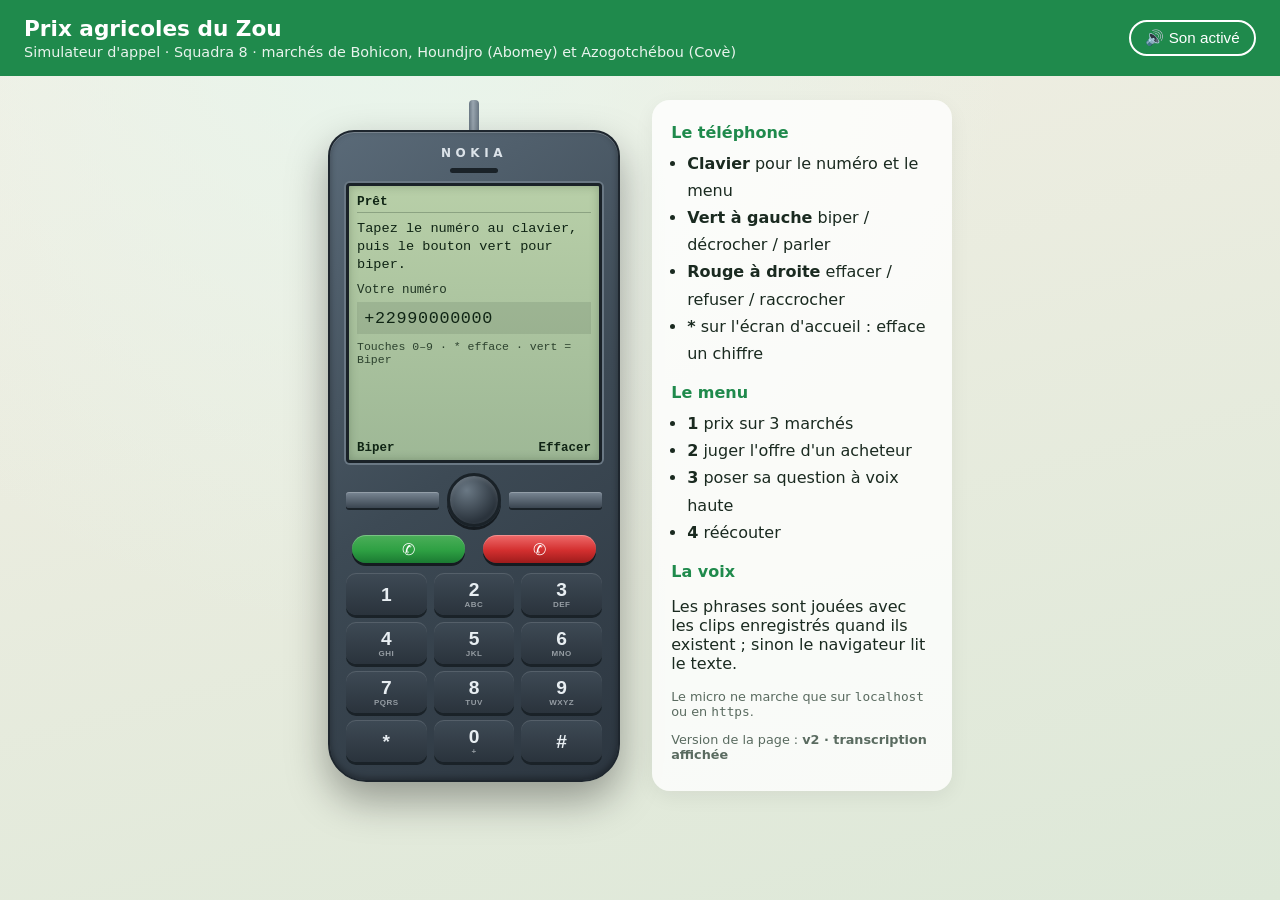
==== commit 9e2aaaa8: "Merge pull request #18 from gopalsognigbe/feat/simulateur-web feat: interface web du simulateur (fau" ====
--- a/web/simulateur/index.html
+++ b/web/simulateur/index.html
@@ -5,7 +5,7 @@
   <meta name="viewport" content="width=device-width, initial-scale=1">
   <title>Simulateur d'appel – Squadra 8</title>
   <link rel="icon" href="data:,">
-  <link rel="stylesheet" href="style.css">
+  <link rel="stylesheet" href="style.css?v=2">
 </head>
 <body>
   <header class="entete">
@@ -112,9 +112,10 @@
       <h2>La voix</h2>
       <p id="info-voix">Les phrases sont jouées avec les clips enregistrés quand ils existent ; sinon le navigateur lit le texte.</p>
       <p class="petit">Le micro ne marche que sur <code>localhost</code> ou en <code>https</code>.</p>
+      <p class="petit">Version de la page : <b id="version-page">v2 · transcription affichée</b></p>
     </aside>
   </main>
 
-  <script src="app.js"></script>
+  <script src="app.js?v=2"></script>
 </body>
 </html>
